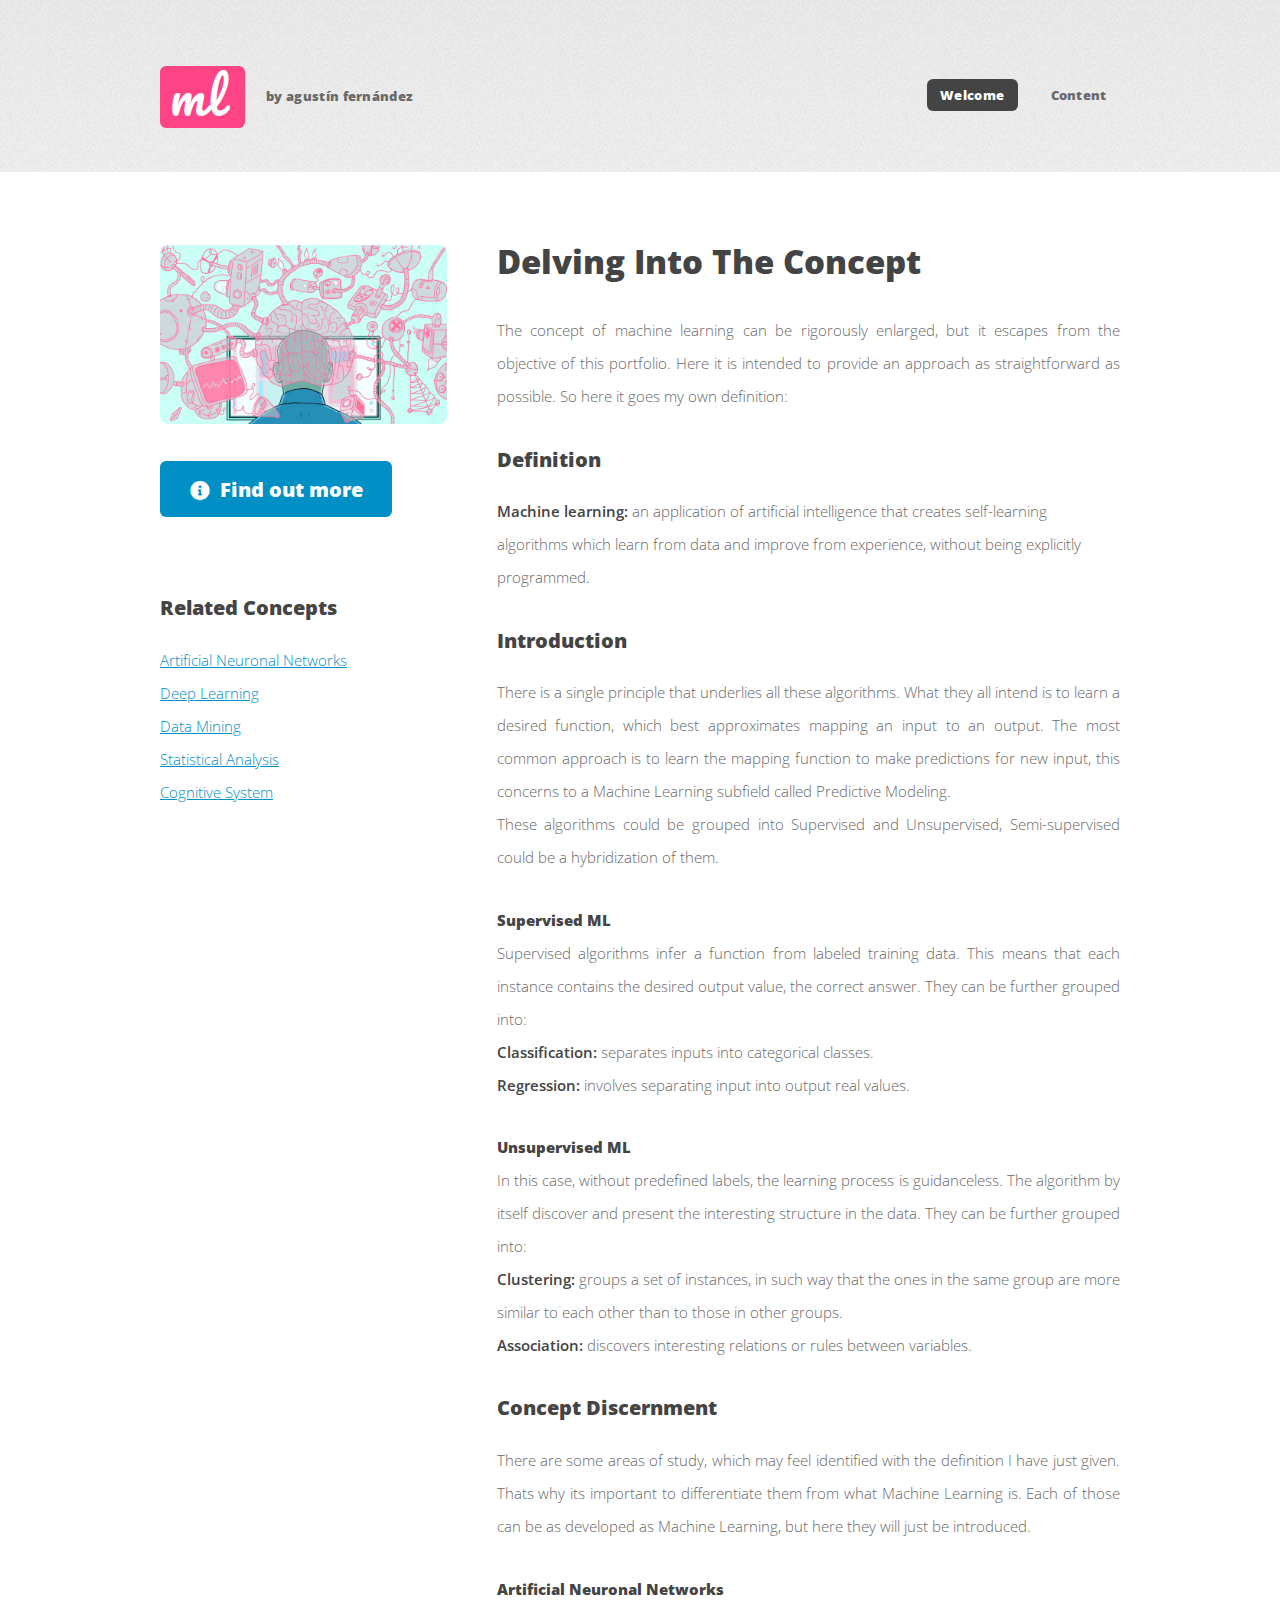
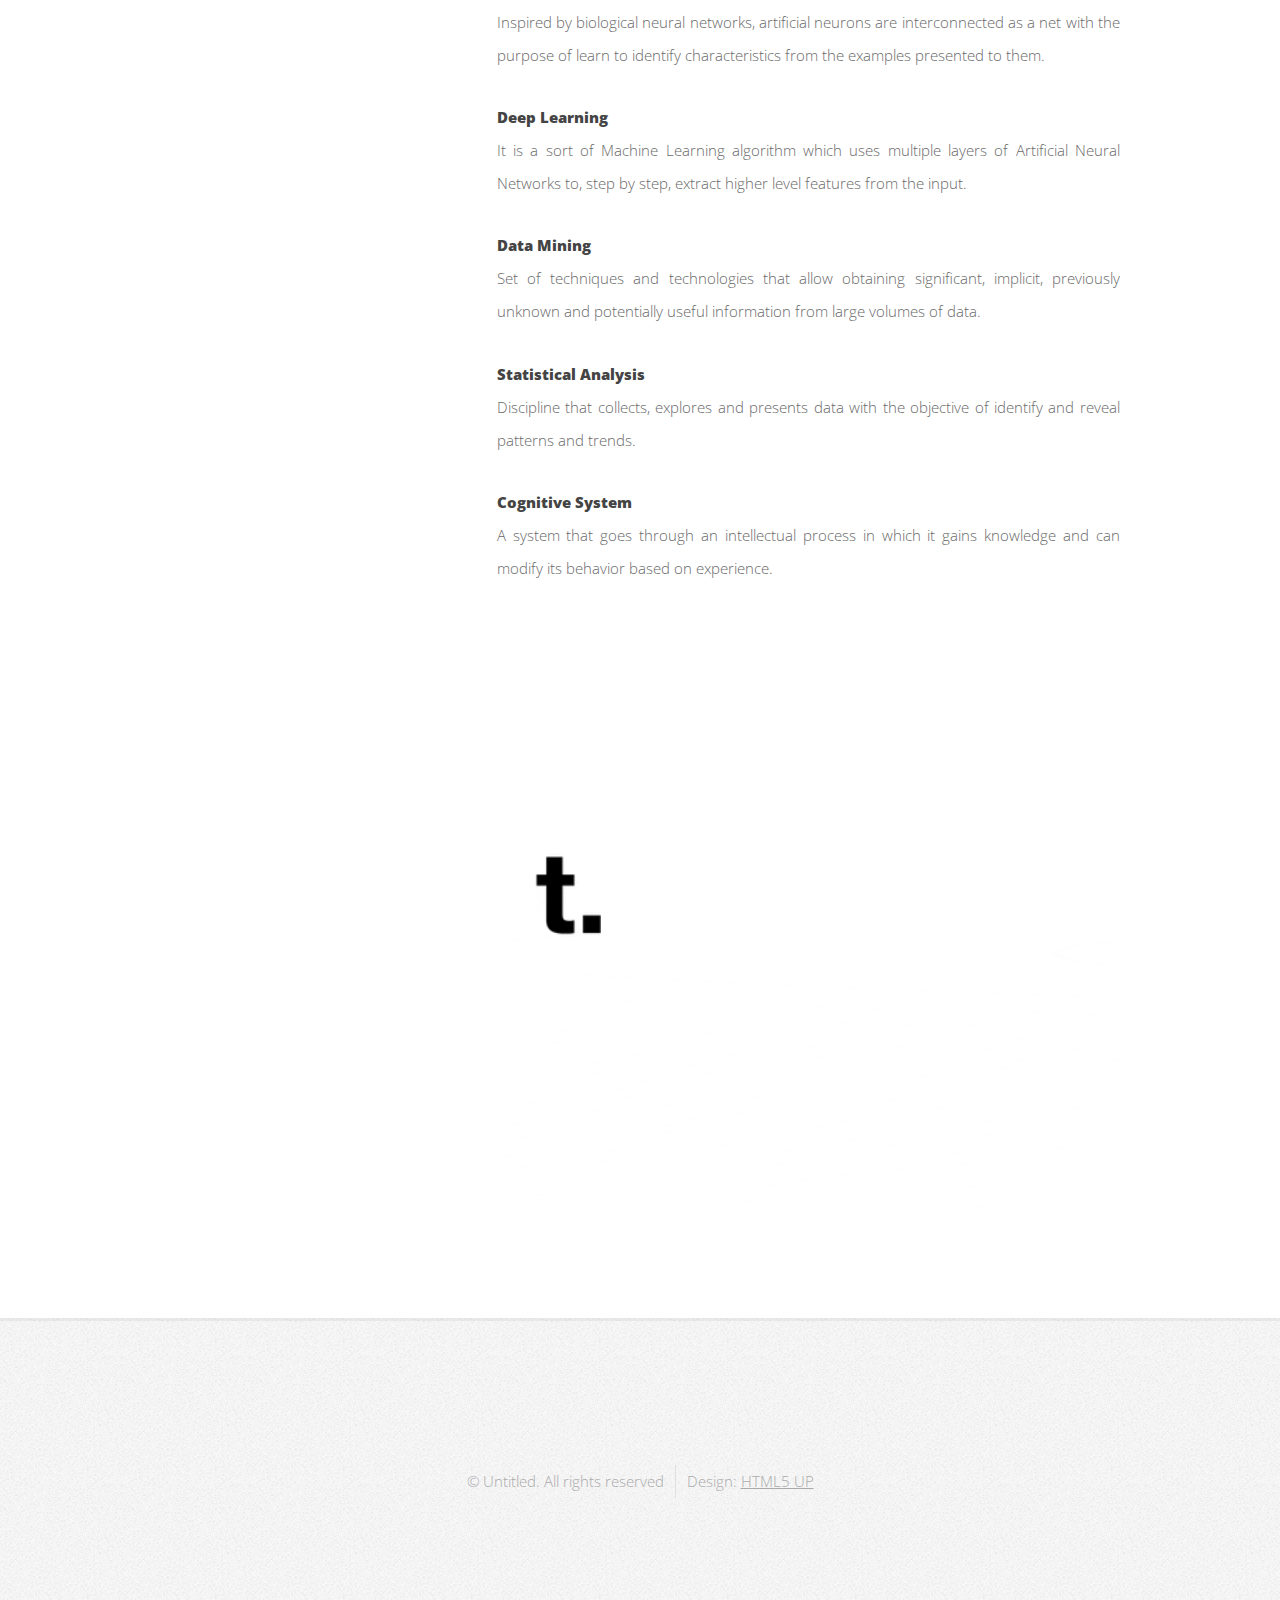
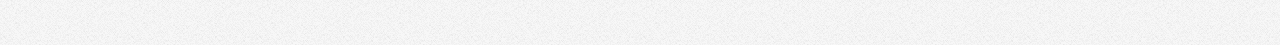
==== delving.html @ 0136aae7 "delving created" ====
<!DOCTYPE HTML>
<!--
	Verti by HTML5 UP
	html5up.net | @ajlkn
	Free for personal and commercial use under the CCA 3.0 license (html5up.net/license)
-->
<html>
	<head>
		<title>Machine Learning Portfolio</title>
		<meta charset="utf-8" />
		<meta name="viewport" content="width=device-width, initial-scale=1, user-scalable=no" />
		<link rel="stylesheet" href="assets/css/main.css" />
		<link href="https://fonts.googleapis.com/css?family=Pacifico&display=swap" rel="stylesheet">
		<link rel="shortcut icon" type="image/x-icon" href="./favicon2.ico"/>
	</head>
	<body class="is-preload left-sidebar">
		<div id="page-wrapper">

			<!-- Header -->
				<div id="header-wrapper">
					<header id="header" class="container">

						<!-- Logo -->
							<div id="logo">
								<h1><a href="index.html">ml</a></h1>
								<span>by agustín fernández</span>
							</div>

						<!-- Nav -->
						<nav id="nav">
							<ul>
								<li class="current"><a href="index.html">Welcome</a></li>
								<li>
									<a href="#">Content</a>
									<ul>
										<li>
											<a href="delving.html">Delving Into The Concept</a>
											<!--<ul>
													<li><a href="#">Lorem ipsum dolor</a></li>
													<li><a href="#">Phasellus consequat</a></li>
													<li><a href="#">Magna phasellus</a></li>
													<li><a href="#">Etiam dolore nisl</a></li>
											</ul>-->
										</li>											
										<li>
											<a href="#">CRISP-DM Model</a>
											<ul>
												<li><a href="#">Business Understanding</a></li>
												<li><a href="#">Data Understanding</a></li>
												<li><a href="#">Data Preparation</a></li>
												<li><a href="#">Modeling</a></li>
												<li><a href="#">Evaluation</a></li>
												<li><a href="#">Deployment</a></li>
											</ul>
										</li>
										<li><a href="#">Personal Research</a></li>
										<!--<li><a href="#">Veroeros feugiat</a></li>-->
									</ul>
								</li>
								<!--<li><a href="left-sidebar.html">Left Sidebar</a></li>
								<li><a href="right-sidebar.html">Right Sidebar</a></li>
								<li><a href="no-sidebar.html">No Sidebar</a></li>-->
							</ul>
						</nav>

					</header>
				</div>

			<!-- Main -->
				<div id="main-wrapper">
					<div class="container">
						<div class="row gtr-200">
							<div class="col-4 col-12-medium">
								<div id="sidebar">

									<!-- Sidebar -->
										<section>
											<!--<h3>Subheading</h3>
											<p>Phasellus quam turpis, feugiat sit amet ornare in, hendrerit in lectus.
											Praesent semper mod quis eget mi. Etiam eu ante risus. Aliquam erat volutpat.
											Aliquam luctus et mattis lectus sit amet pulvinar. Nam turpis nisi
											consequat etiam.</p>-->
											<a href="delving.html" class="image featured"><img src="images/brain.gif" alt="" /></a>
											<footer>
												<a href="https://www.google.com/search?rlz=1C1CHBF_esUY806UY806&ei=uD-zXaDGFIG95OUPqIGp0A8&q=machine+learning&oq=machine+lear&gs_l=psy-ab.3.0.0i67l5j0l5.3681873.3683158..3683874...0.1..0.129.951.11j1......0....1..gws-wiz.......0i71j0i131.tWiXCwrUhJU" class="button icon solid fa-info-circle">Find out more</a>
											</footer>
										</section>

										<section>
											<h3>Related Concepts</h3>
											<ul class="style2">
												<li><a href="#ArtificialNeuronalNetworks">Artificial Neuronal Networks</a></li>										
												<li><a href="#DeepLearning">Deep Learning</a></li>
												<li><a href="#DataMining">Data Mining</a></li>
												<li><a href="#StatisticalAnalysis">Statistical Analysis</a></li>
												<li><a href="#CognitiveSystem">Cognitive System</a></li>
											</ul>
										</section>

								</div>
							</div>
							<div class="col-8 col-12-medium imp-medium">
								<div id="content">
									<!-- Content -->
										<article>
											<h2>Delving Into The Concept</h2>
											<p class="desc">
												The concept of machine learning can be rigorously enlarged, but it escapes from the objective of this portfolio. 
												Here it is intended to provide an approach as straightforward as possible. So here it goes my own definition:<br> 
												<h3>Definition</h3>
												<strong>Machine learning:</strong> 
												an application of artificial intelligence that creates self-learning algorithms which 
												learn from data and improve from experience, without being explicitly programmed.
											</p>
											<h3>Introduction</h3>
											<p class="desc">
												There is a single principle that underlies all these algorithms. What they all intend is
												to learn a desired function, which best approximates mapping an input to an output. The most common approach 
												is to learn the mapping function to make predictions for new input, this concerns to a Machine Learning 
												subfield called Predictive Modeling.<br>
												These algorithms could be grouped into Supervised and Unsupervised,	Semi-supervised could be a hybridization of them.<br>
											</p>											
											<h4>Supervised ML</h4>
											<p class="desc">
												Supervised algorithms infer a function from labeled training data. This means that
												each instance contains the desired output value, the correct answer. They can be further grouped into:<br>												
												<strong>Classification: </strong>separates inputs into categorical classes.<br>
												<strong>Regression: </strong>involves separating input into output real values.
											</p>
											<h4>Unsupervised ML</h4>
											<p class="desc">
												In this case, without predefined labels, the learning process is guidanceless.
												The algorithm by itself discover and present the interesting structure in the data.
												They can be further grouped into:<br>
												<strong>Clustering: </strong>groups a set of instances, in such way that the ones in the same group are more similar to each other than to those in other groups.<br>
												<strong>Association: </strong>discovers interesting relations or rules between variables.
											</p>
											<h3>Concept Discernment</h3>
											<p class="desc">There are some areas of study, which may feel identified with the definition I have just given. Thats why its important to differentiate them from what Machine Learning is. Each of those can be as developed as Machine Learning, but here they will just be introduced.</p>
											<h4 id="ArtificialNeuronalNetworks">Artificial Neuronal Networks</h4>
											<p class="desc">Inspired by biological neural networks, artificial neurons are interconnected as a net with the purpose of learn to identify characteristics from the examples presented to them.</p>
											<h4 id="DeepLearning">Deep Learning</h4>
											<p class="desc">It is a sort of Machine Learning algorithm which uses multiple layers of Artificial Neural Networks to, step by step, extract higher level features from the input.</p>
											<h4 id="DataMining">Data Mining</h4>
											<p class="desc">Set of techniques and technologies that allow obtaining significant, implicit, previously unknown and potentially useful information from large volumes of data.</p>
											<h4 id="StatisticalAnalysis">Statistical Analysis</h4>
											<p class="desc">Discipline that collects, explores and presents data with the objective of identify and reveal patterns and trends.</p>
											<h4 id="CognitiveSystem">Cognitive System</h4>
											<p class="desc">A system that goes through an intellectual process in which it gains knowledge and can modify its behavior based on experience.
											<a href="#" class="image featured"><img src="images/takeBrief.gif" alt="" /></a></p>
										</article>
								</div>
							</div>
						</div>
					</div>
				</div>

			<!-- Footer -->
				<div id="footer-wrapper">
					<footer id="footer" class="container">
						<!--<div class="row">
							<div class="col-3 col-6-medium col-12-small">

								Links
									<section class="widget links">
										<h3>Random Stuff</h3>
										<ul class="style2">
											<li><a href="#">Etiam feugiat condimentum</a></li>
											<li><a href="#">Aliquam imperdiet suscipit odio</a></li>
											<li><a href="#">Sed porttitor cras in erat nec</a></li>
											<li><a href="#">Felis varius pellentesque potenti</a></li>
											<li><a href="#">Nullam scelerisque blandit leo</a></li>
										</ul>
									</section>

							</div>
							<div class="col-3 col-6-medium col-12-small">

								Links
									<section class="widget links">
										<h3>Random Stuff</h3>
										<ul class="style2">
											<li><a href="#">Etiam feugiat condimentum</a></li>
											<li><a href="#">Aliquam imperdiet suscipit odio</a></li>
											<li><a href="#">Sed porttitor cras in erat nec</a></li>
											<li><a href="#">Felis varius pellentesque potenti</a></li>
											<li><a href="#">Nullam scelerisque blandit leo</a></li>
										</ul>
									</section>

							</div>
							<div class="col-3 col-6-medium col-12-small">

								Links
									<section class="widget links">
										<h3>Random Stuff</h3>
										<ul class="style2">
											<li><a href="#">Etiam feugiat condimentum</a></li>
											<li><a href="#">Aliquam imperdiet suscipit odio</a></li>
											<li><a href="#">Sed porttitor cras in erat nec</a></li>
											<li><a href="#">Felis varius pellentesque potenti</a></li>
											<li><a href="#">Nullam scelerisque blandit leo</a></li>
										</ul>
									</section>

							</div>
							<div class="col-3 col-6-medium col-12-small">

								Contact
									<section class="widget contact">
										<h3>Contact Us</h3>
										<ul>
											<li><a href="#" class="icon brands fa-twitter"><span class="label">Twitter</span></a></li>
											<li><a href="#" class="icon brands fa-facebook-f"><span class="label">Facebook</span></a></li>
											<li><a href="#" class="icon brands fa-instagram"><span class="label">Instagram</span></a></li>
											<li><a href="#" class="icon brands fa-dribbble"><span class="label">Dribbble</span></a></li>
											<li><a href="#" class="icon brands fa-pinterest"><span class="label">Pinterest</span></a></li>
										</ul>
										<p>1234 Fictional Road<br />
										Nashville, TN 00000<br />
										(800) 555-0000</p>
									</section>

							</div> 
						</div>-->
						<div class="row">
							<div class="col-12">
								<div id="copyright">
									<ul class="menu">
										<li>&copy; Untitled. All rights reserved</li><li>Design: <a href="http://html5up.net">HTML5 UP</a></li>
									</ul>
								</div>
							</div>
						</div>
					</footer>
				</div>

			</div>

		<!-- Scripts -->

			<script src="assets/js/jquery.min.js"></script>
			<script src="assets/js/jquery.dropotron.min.js"></script>
			<script src="assets/js/browser.min.js"></script>
			<script src="assets/js/breakpoints.min.js"></script>
			<script src="assets/js/util.js"></script>
			<script src="assets/js/main.js"></script>

	</body>
</html>
---- assets/css/main.css ----
@import url("fontawesome-all.min.css");
@import url("https://fonts.googleapis.com/css?family=Oleo+Script:400|Open+Sans:300,300italic,600,600italic,800");

/*
	Verti by HTML5 UP
	html5up.net | @ajlkn
	Free for personal and commercial use under the CCA 3.0 license (html5up.net/license)
*/

html, body, div, span, applet, object,
iframe, h1, h2, h3, h4, h5, h6, p, blockquote,
pre, a, abbr, acronym, address, big, cite,
code, del, dfn, em, img, ins, kbd, q, s, samp,
small, strike, strong, sub, sup, tt, var, b,
u, i, center, dl, dt, dd, ol, ul, li, fieldset,
form, label, legend, table, caption, tbody,
tfoot, thead, tr, th, td, article, aside,
canvas, details, embed, figure, figcaption,
footer, header, hgroup, menu, nav, output, ruby,
section, summary, time, mark, audio, video {
	margin: 0;
	padding: 0;
	border: 0;
	font-size: 100%;
	font: inherit;
	vertical-align: baseline;}

article, aside, details, figcaption, figure,
footer, header, hgroup, menu, nav, section {
	display: block;}

body {
	line-height: 1;
}

ol, ul {
	list-style: none;
}

blockquote, q {
	quotes: none;
}

	blockquote:before, blockquote:after, q:before, q:after {
		content: '';
		content: none;
	}

table {
	border-collapse: collapse;
	border-spacing: 0;
}

body {
	-webkit-text-size-adjust: none;
}

mark {
	background-color: transparent;
	color: inherit;
}

input::-moz-focus-inner {
	border: 0;
	padding: 0;
}

input, select, textarea {
	-moz-appearance: none;
	-webkit-appearance: none;
	-ms-appearance: none;
	appearance: none;
}

/* Basic */

	@-ms-viewport {
		width: device-width;
	}

	html {
		box-sizing: border-box;
	}

	*, *:before, *:after {
		box-sizing: inherit;
	}

	body {
		background-image: -moz-linear-gradient(top, rgba(0, 0, 0, 0.05), rgba(0, 0, 0, 0)), url("images/bg01.png");
		background-image: -webkit-linear-gradient(top, rgba(0, 0, 0, 0.05), rgba(0, 0, 0, 0)), url("images/bg01.png");
		background-image: -ms-linear-gradient(top, rgba(0, 0, 0, 0.05), rgba(0, 0, 0, 0)), url("images/bg01.png");
		background-image: linear-gradient(top, rgba(0, 0, 0, 0.05), rgba(0, 0, 0, 0)), url("images/bg01.png");
		background-color: #f7f7f7;
		background-position: top left, top left;
		background-repeat: repeat-x, repeat;
		background-size: 100% 30em, auto;
		font-family: 'Open Sans', sans-serif;
		font-size: 13pt;
		color: #696969;
		font-weight: 300;
		line-height: 2.25em;
	}

		body.is-preload *, body.is-preload *:before, body.is-preload *:after {
			-moz-animation: none !important;
			-webkit-animation: none !important;
			-ms-animation: none !important;
			animation: none !important;
			-moz-transition: none !important;
			-webkit-transition: none !important;
			-ms-transition: none !important;
			transition: none !important;
		}

	input, select, textarea {
		font-family: 'Open Sans', sans-serif;
		font-size: 13pt;
		color: #696969;
		font-weight: 300;
		line-height: 2.25em;
	}

	a {
		color: #0090c5;
		text-decoration: underline;
	}

		a:hover {
			text-decoration: none;
		}

	h1, h2, h3, h4, h5, h6 {
		color: #444;
		font-weight: 800;
	}

		h1 a, h2 a, h3 a, h4 a, h5 a, h6 a {
			color: inherit;
			text-decoration: none;
			outline: 0;
		}

	h2 {
		font-size: 2.25em;
		margin: 0 0 1.1em 0;
		line-height: 1em;
	}

	h3 {
		font-size: 1.35em;
		margin: 0 0 1em 0;
	}

	b, strong {
		font-weight: 600;
		color: #444;
	}

	i, em {
		font-style: italic;
	}

	br.clear {
		clear: both;
	}

	sub {
		position: relative;
		top: 0.5em;
		font-size: 0.8em;
	}

	sup {
		position: relative;
		top: -0.5em;
		font-size: 0.8em;
	}

	hr {
		border: 0;
		border-top: solid 1px #eee;
	}

	blockquote {
		border-left: solid 0.5em #eee;
		padding: 1em 0 1em 2em;
		font-style: italic;
	}

	p, ul, ol, dl, table {
		margin-bottom: 2em;
	}

/* Container */

	.container {
		margin: 0 auto;
		max-width: 100%;
		width: 1400px;
	}

		@media screen and (max-width: 1680px) {

			.container {
				width: 1200px;
			}

		}

		@media screen and (max-width: 1280px) {

			.container {
				width: 960px;
			}

		}

		@media screen and (max-width: 980px) {

			.container {
				width: 90%;
			}

		}

		@media screen and (max-width: 736px) {

			.container {
				width: 100%;
			}

		}

/* Row */

	.row {
		display: flex;
		flex-wrap: wrap;
		box-sizing: border-box;
		align-items: stretch;
	}

		.row > * {
			box-sizing: border-box;
		}

		.row.gtr-uniform > * > :last-child {
			margin-bottom: 0;
		}

		.row.aln-left {
			justify-content: flex-start;
		}

		.row.aln-center {
			justify-content: center;
		}

		.row.aln-right {
			justify-content: flex-end;
		}

		.row.aln-top {
			align-items: flex-start;
		}

		.row.aln-middle {
			align-items: center;
		}

		.row.aln-bottom {
			align-items: flex-end;
		}

		.row > .imp {
			order: -1;
		}

		.row > .col-1 {
			width: 8.33333%;
		}

		.row > .off-1 {
			margin-left: 8.33333%;
		}

		.row > .col-2 {
			width: 16.66667%;
		}

		.row > .off-2 {
			margin-left: 16.66667%;
		}

		.row > .col-3 {
			width: 25%;
		}

		.row > .off-3 {
			margin-left: 25%;
		}

		.row > .col-4 {
			width: 33.33333%;
		}

		.row > .off-4 {
			margin-left: 33.33333%;
		}

		.row > .col-5 {
			width: 41.66667%;
		}

		.row > .off-5 {
			margin-left: 41.66667%;
		}

		.row > .col-6 {
			width: 50%;
		}

		.row > .off-6 {
			margin-left: 50%;
		}

		.row > .col-7 {
			width: 58.33333%;
		}

		.row > .off-7 {
			margin-left: 58.33333%;
		}

		.row > .col-8 {
			width: 66.66667%;
		}

		.row > .off-8 {
			margin-left: 66.66667%;
		}

		.row > .col-9 {
			width: 75%;
		}

		.row > .off-9 {
			margin-left: 75%;
		}

		.row > .col-10 {
			width: 83.33333%;
		}

		.row > .off-10 {
			margin-left: 83.33333%;
		}

		.row > .col-11 {
			width: 91.66667%;
		}

		.row > .off-11 {
			margin-left: 91.66667%;
		}

		.row > .col-12 {
			width: 100%;
		}

		.row > .off-12 {
			margin-left: 100%;
		}

		.row.gtr-0 {
			margin-top: 0px;
			margin-left: 0px;
		}

			.row.gtr-0 > * {
				padding: 0px 0 0 0px;
			}

			.row.gtr-0.gtr-uniform {
				margin-top: 0px;
			}

				.row.gtr-0.gtr-uniform > * {
					padding-top: 0px;
				}

		.row.gtr-25 {
			margin-top: -10px;
			margin-left: -10px;
		}

			.row.gtr-25 > * {
				padding: 10px 0 0 10px;
			}

			.row.gtr-25.gtr-uniform {
				margin-top: -10px;
			}

				.row.gtr-25.gtr-uniform > * {
					padding-top: 10px;
				}

		.row.gtr-50 {
			margin-top: -20px;
			margin-left: -20px;
		}

			.row.gtr-50 > * {
				padding: 20px 0 0 20px;
			}

			.row.gtr-50.gtr-uniform {
				margin-top: -20px;
			}

				.row.gtr-50.gtr-uniform > * {
					padding-top: 20px;
				}

		.row {
			margin-top: -40px;
			margin-left: -40px;
		}

			.row > * {
				padding: 40px 0 0 40px;
			}

			.row.gtr-uniform {
				margin-top: -40px;
			}

				.row.gtr-uniform > * {
					padding-top: 40px;
				}

		.row.gtr-150 {
			margin-top: -60px;
			margin-left: -60px;
		}

			.row.gtr-150 > * {
				padding: 60px 0 0 60px;
			}

			.row.gtr-150.gtr-uniform {
				margin-top: -60px;
			}

				.row.gtr-150.gtr-uniform > * {
					padding-top: 60px;
				}

		.row.gtr-200 {
			margin-top: -80px;
			margin-left: -80px;
		}

			.row.gtr-200 > * {
				padding: 80px 0 0 80px;
			}

			.row.gtr-200.gtr-uniform {
				margin-top: -80px;
			}

				.row.gtr-200.gtr-uniform > * {
					padding-top: 80px;
				}

		@media screen and (max-width: 1680px) {

			.row {
				display: flex;
				flex-wrap: wrap;
				box-sizing: border-box;
				align-items: stretch;
			}

				.row > * {
					box-sizing: border-box;
				}

				.row.gtr-uniform > * > :last-child {
					margin-bottom: 0;
				}

				.row.aln-left {
					justify-content: flex-start;
				}

				.row.aln-center {
					justify-content: center;
				}

				.row.aln-right {
					justify-content: flex-end;
				}

				.row.aln-top {
					align-items: flex-start;
				}

				.row.aln-middle {
					align-items: center;
				}

				.row.aln-bottom {
					align-items: flex-end;
				}

				.row > .imp-xlarge {
					order: -1;
				}

				.row > .col-1-xlarge {
					width: 8.33333%;
				}

				.row > .off-1-xlarge {
					margin-left: 8.33333%;
				}

				.row > .col-2-xlarge {
					width: 16.66667%;
				}

				.row > .off-2-xlarge {
					margin-left: 16.66667%;
				}

				.row > .col-3-xlarge {
					width: 25%;
				}

				.row > .off-3-xlarge {
					margin-left: 25%;
				}

				.row > .col-4-xlarge {
					width: 33.33333%;
				}

				.row > .off-4-xlarge {
					margin-left: 33.33333%;
				}

				.row > .col-5-xlarge {
					width: 41.66667%;
				}

				.row > .off-5-xlarge {
					margin-left: 41.66667%;
				}

				.row > .col-6-xlarge {
					width: 50%;
				}

				.row > .off-6-xlarge {
					margin-left: 50%;
				}

				.row > .col-7-xlarge {
					width: 58.33333%;
				}

				.row > .off-7-xlarge {
					margin-left: 58.33333%;
				}

				.row > .col-8-xlarge {
					width: 66.66667%;
				}

				.row > .off-8-xlarge {
					margin-left: 66.66667%;
				}

				.row > .col-9-xlarge {
					width: 75%;
				}

				.row > .off-9-xlarge {
					margin-left: 75%;
				}

				.row > .col-10-xlarge {
					width: 83.33333%;
				}

				.row > .off-10-xlarge {
					margin-left: 83.33333%;
				}

				.row > .col-11-xlarge {
					width: 91.66667%;
				}

				.row > .off-11-xlarge {
					margin-left: 91.66667%;
				}

				.row > .col-12-xlarge {
					width: 100%;
				}

				.row > .off-12-xlarge {
					margin-left: 100%;
				}

				.row.gtr-0 {
					margin-top: 0px;
					margin-left: 0px;
				}

					.row.gtr-0 > * {
						padding: 0px 0 0 0px;
					}

					.row.gtr-0.gtr-uniform {
						margin-top: 0px;
					}

						.row.gtr-0.gtr-uniform > * {
							padding-top: 0px;
						}

				.row.gtr-25 {
					margin-top: -10px;
					margin-left: -10px;
				}

					.row.gtr-25 > * {
						padding: 10px 0 0 10px;
					}

					.row.gtr-25.gtr-uniform {
						margin-top: -10px;
					}

						.row.gtr-25.gtr-uniform > * {
							padding-top: 10px;
						}

				.row.gtr-50 {
					margin-top: -20px;
					margin-left: -20px;
				}

					.row.gtr-50 > * {
						padding: 20px 0 0 20px;
					}

					.row.gtr-50.gtr-uniform {
						margin-top: -20px;
					}

						.row.gtr-50.gtr-uniform > * {
							padding-top: 20px;
						}

				.row {
					margin-top: -40px;
					margin-left: -40px;
				}

					.row > * {
						padding: 40px 0 0 40px;
					}

					.row.gtr-uniform {
						margin-top: -40px;
					}

						.row.gtr-uniform > * {
							padding-top: 40px;
						}

				.row.gtr-150 {
					margin-top: -60px;
					margin-left: -60px;
				}

					.row.gtr-150 > * {
						padding: 60px 0 0 60px;
					}

					.row.gtr-150.gtr-uniform {
						margin-top: -60px;
					}

						.row.gtr-150.gtr-uniform > * {
							padding-top: 60px;
						}

				.row.gtr-200 {
					margin-top: -80px;
					margin-left: -80px;
				}

					.row.gtr-200 > * {
						padding: 80px 0 0 80px;
					}

					.row.gtr-200.gtr-uniform {
						margin-top: -80px;
					}

						.row.gtr-200.gtr-uniform > * {
							padding-top: 80px;
						}

		}

		@media screen and (max-width: 1280px) {

			.row {
				display: flex;
				flex-wrap: wrap;
				box-sizing: border-box;
				align-items: stretch;
			}

				.row > * {
					box-sizing: border-box;
				}

				.row.gtr-uniform > * > :last-child {
					margin-bottom: 0;
				}

				.row.aln-left {
					justify-content: flex-start;
				}

				.row.aln-center {
					justify-content: center;
				}

				.row.aln-right {
					justify-content: flex-end;
				}

				.row.aln-top {
					align-items: flex-start;
				}

				.row.aln-middle {
					align-items: center;
				}

				.row.aln-bottom {
					align-items: flex-end;
				}

				.row > .imp-large {
					order: -1;
				}

				.row > .col-1-large {
					width: 8.33333%;
				}

				.row > .off-1-large {
					margin-left: 8.33333%;
				}

				.row > .col-2-large {
					width: 16.66667%;
				}

				.row > .off-2-large {
					margin-left: 16.66667%;
				}

				.row > .col-3-large {
					width: 25%;
				}

				.row > .off-3-large {
					margin-left: 25%;
				}

				.row > .col-4-large {
					width: 33.33333%;
				}

				.row > .off-4-large {
					margin-left: 33.33333%;
				}

				.row > .col-5-large {
					width: 41.66667%;
				}

				.row > .off-5-large {
					margin-left: 41.66667%;
				}

				.row > .col-6-large {
					width: 50%;
				}

				.row > .off-6-large {
					margin-left: 50%;
				}

				.row > .col-7-large {
					width: 58.33333%;
				}

				.row > .off-7-large {
					margin-left: 58.33333%;
				}

				.row > .col-8-large {
					width: 66.66667%;
				}

				.row > .off-8-large {
					margin-left: 66.66667%;
				}

				.row > .col-9-large {
					width: 75%;
				}

				.row > .off-9-large {
					margin-left: 75%;
				}

				.row > .col-10-large {
					width: 83.33333%;
				}

				.row > .off-10-large {
					margin-left: 83.33333%;
				}

				.row > .col-11-large {
					width: 91.66667%;
				}

				.row > .off-11-large {
					margin-left: 91.66667%;
				}

				.row > .col-12-large {
					width: 100%;
				}

				.row > .off-12-large {
					margin-left: 100%;
				}

				.row.gtr-0 {
					margin-top: 0px;
					margin-left: 0px;
				}

					.row.gtr-0 > * {
						padding: 0px 0 0 0px;
					}

					.row.gtr-0.gtr-uniform {
						margin-top: 0px;
					}

						.row.gtr-0.gtr-uniform > * {
							padding-top: 0px;
						}

				.row.gtr-25 {
					margin-top: -6.25px;
					margin-left: -6.25px;
				}

					.row.gtr-25 > * {
						padding: 6.25px 0 0 6.25px;
					}

					.row.gtr-25.gtr-uniform {
						margin-top: -6.25px;
					}

						.row.gtr-25.gtr-uniform > * {
							padding-top: 6.25px;
						}

				.row.gtr-50 {
					margin-top: -12.5px;
					margin-left: -12.5px;
				}

					.row.gtr-50 > * {
						padding: 12.5px 0 0 12.5px;
					}

					.row.gtr-50.gtr-uniform {
						margin-top: -12.5px;
					}

						.row.gtr-50.gtr-uniform > * {
							padding-top: 12.5px;
						}

				.row {
					margin-top: -25px;
					margin-left: -25px;
				}

					.row > * {
						padding: 25px 0 0 25px;
					}

					.row.gtr-uniform {
						margin-top: -25px;
					}

						.row.gtr-uniform > * {
							padding-top: 25px;
						}

				.row.gtr-150 {
					margin-top: -37.5px;
					margin-left: -37.5px;
				}

					.row.gtr-150 > * {
						padding: 37.5px 0 0 37.5px;
					}

					.row.gtr-150.gtr-uniform {
						margin-top: -37.5px;
					}

						.row.gtr-150.gtr-uniform > * {
							padding-top: 37.5px;
						}

				.row.gtr-200 {
					margin-top: -50px;
					margin-left: -50px;
				}

					.row.gtr-200 > * {
						padding: 50px 0 0 50px;
					}

					.row.gtr-200.gtr-uniform {
						margin-top: -50px;
					}

						.row.gtr-200.gtr-uniform > * {
							padding-top: 50px;
						}

		}

		@media screen and (max-width: 980px) {

			.row {
				display: flex;
				flex-wrap: wrap;
				box-sizing: border-box;
				align-items: stretch;
			}

				.row > * {
					box-sizing: border-box;
				}

				.row.gtr-uniform > * > :last-child {
					margin-bottom: 0;
				}

				.row.aln-left {
					justify-content: flex-start;
				}

				.row.aln-center {
					justify-content: center;
				}

				.row.aln-right {
					justify-content: flex-end;
				}

				.row.aln-top {
					align-items: flex-start;
				}

				.row.aln-middle {
					align-items: center;
				}

				.row.aln-bottom {
					align-items: flex-end;
				}

				.row > .imp-medium {
					order: -1;
				}

				.row > .col-1-medium {
					width: 8.33333%;
				}

				.row > .off-1-medium {
					margin-left: 8.33333%;
				}

				.row > .col-2-medium {
					width: 16.66667%;
				}

				.row > .off-2-medium {
					margin-left: 16.66667%;
				}

				.row > .col-3-medium {
					width: 25%;
				}

				.row > .off-3-medium {
					margin-left: 25%;
				}

				.row > .col-4-medium {
					width: 33.33333%;
				}

				.row > .off-4-medium {
					margin-left: 33.33333%;
				}

				.row > .col-5-medium {
					width: 41.66667%;
				}

				.row > .off-5-medium {
					margin-left: 41.66667%;
				}

				.row > .col-6-medium {
					width: 50%;
				}

				.row > .off-6-medium {
					margin-left: 50%;
				}

				.row > .col-7-medium {
					width: 58.33333%;
				}

				.row > .off-7-medium {
					margin-left: 58.33333%;
				}

				.row > .col-8-medium {
					width: 66.66667%;
				}

				.row > .off-8-medium {
					margin-left: 66.66667%;
				}

				.row > .col-9-medium {
					width: 75%;
				}

				.row > .off-9-medium {
					margin-left: 75%;
				}

				.row > .col-10-medium {
					width: 83.33333%;
				}

				.row > .off-10-medium {
					margin-left: 83.33333%;
				}

				.row > .col-11-medium {
					width: 91.66667%;
				}

				.row > .off-11-medium {
					margin-left: 91.66667%;
				}

				.row > .col-12-medium {
					width: 100%;
				}

				.row > .off-12-medium {
					margin-left: 100%;
				}

				.row.gtr-0 {
					margin-top: 0px;
					margin-left: 0px;
				}

					.row.gtr-0 > * {
						padding: 0px 0 0 0px;
					}

					.row.gtr-0.gtr-uniform {
						margin-top: 0px;
					}

						.row.gtr-0.gtr-uniform > * {
							padding-top: 0px;
						}

				.row.gtr-25 {
					margin-top: -6.25px;
					margin-left: -6.25px;
				}

					.row.gtr-25 > * {
						padding: 6.25px 0 0 6.25px;
					}

					.row.gtr-25.gtr-uniform {
						margin-top: -6.25px;
					}

						.row.gtr-25.gtr-uniform > * {
							padding-top: 6.25px;
						}

				.row.gtr-50 {
					margin-top: -12.5px;
					margin-left: -12.5px;
				}

					.row.gtr-50 > * {
						padding: 12.5px 0 0 12.5px;
					}

					.row.gtr-50.gtr-uniform {
						margin-top: -12.5px;
					}

						.row.gtr-50.gtr-uniform > * {
							padding-top: 12.5px;
						}

				.row {
					margin-top: -25px;
					margin-left: -25px;
				}

					.row > * {
						padding: 25px 0 0 25px;
					}

					.row.gtr-uniform {
						margin-top: -25px;
					}

						.row.gtr-uniform > * {
							padding-top: 25px;
						}

				.row.gtr-150 {
					margin-top: -37.5px;
					margin-left: -37.5px;
				}

					.row.gtr-150 > * {
						padding: 37.5px 0 0 37.5px;
					}

					.row.gtr-150.gtr-uniform {
						margin-top: -37.5px;
					}

						.row.gtr-150.gtr-uniform > * {
							padding-top: 37.5px;
						}

				.row.gtr-200 {
					margin-top: -50px;
					margin-left: -50px;
				}

					.row.gtr-200 > * {
						padding: 50px 0 0 50px;
					}

					.row.gtr-200.gtr-uniform {
						margin-top: -50px;
					}

						.row.gtr-200.gtr-uniform > * {
							padding-top: 50px;
						}

		}

		@media screen and (max-width: 736px) {

			.row {
				display: flex;
				flex-wrap: wrap;
				box-sizing: border-box;
				align-items: stretch;
			}

				.row > * {
					box-sizing: border-box;
				}

				.row.gtr-uniform > * > :last-child {
					margin-bottom: 0;
				}

				.row.aln-left {
					justify-content: flex-start;
				}

				.row.aln-center {
					justify-content: center;
				}

				.row.aln-right {
					justify-content: flex-end;
				}

				.row.aln-top {
					align-items: flex-start;
				}

				.row.aln-middle {
					align-items: center;
				}

				.row.aln-bottom {
					align-items: flex-end;
				}

				.row > .imp-small {
					order: -1;
				}

				.row > .col-1-small {
					width: 8.33333%;
				}

				.row > .off-1-small {
					margin-left: 8.33333%;
				}

				.row > .col-2-small {
					width: 16.66667%;
				}

				.row > .off-2-small {
					margin-left: 16.66667%;
				}

				.row > .col-3-small {
					width: 25%;
				}

				.row > .off-3-small {
					margin-left: 25%;
				}

				.row > .col-4-small {
					width: 33.33333%;
				}

				.row > .off-4-small {
					margin-left: 33.33333%;
				}

				.row > .col-5-small {
					width: 41.66667%;
				}

				.row > .off-5-small {
					margin-left: 41.66667%;
				}

				.row > .col-6-small {
					width: 50%;
				}

				.row > .off-6-small {
					margin-left: 50%;
				}

				.row > .col-7-small {
					width: 58.33333%;
				}

				.row > .off-7-small {
					margin-left: 58.33333%;
				}

				.row > .col-8-small {
					width: 66.66667%;
				}

				.row > .off-8-small {
					margin-left: 66.66667%;
				}

				.row > .col-9-small {
					width: 75%;
				}

				.row > .off-9-small {
					margin-left: 75%;
				}

				.row > .col-10-small {
					width: 83.33333%;
				}

				.row > .off-10-small {
					margin-left: 83.33333%;
				}

				.row > .col-11-small {
					width: 91.66667%;
				}

				.row > .off-11-small {
					margin-left: 91.66667%;
				}

				.row > .col-12-small {
					width: 100%;
				}

				.row > .off-12-small {
					margin-left: 100%;
				}

				.row.gtr-0 {
					margin-top: 0px;
					margin-left: 0px;
				}

					.row.gtr-0 > * {
						padding: 0px 0 0 0px;
					}

					.row.gtr-0.gtr-uniform {
						margin-top: 0px;
					}

						.row.gtr-0.gtr-uniform > * {
							padding-top: 0px;
						}

				.row.gtr-25 {
					margin-top: -5px;
					margin-left: -5px;
				}

					.row.gtr-25 > * {
						padding: 5px 0 0 5px;
					}

					.row.gtr-25.gtr-uniform {
						margin-top: -5px;
					}

						.row.gtr-25.gtr-uniform > * {
							padding-top: 5px;
						}

				.row.gtr-50 {
					margin-top: -10px;
					margin-left: -10px;
				}

					.row.gtr-50 > * {
						padding: 10px 0 0 10px;
					}

					.row.gtr-50.gtr-uniform {
						margin-top: -10px;
					}

						.row.gtr-50.gtr-uniform > * {
							padding-top: 10px;
						}

				.row {
					margin-top: -20px;
					margin-left: -20px;
				}

					.row > * {
						padding: 20px 0 0 20px;
					}

					.row.gtr-uniform {
						margin-top: -20px;
					}

						.row.gtr-uniform > * {
							padding-top: 20px;
						}

				.row.gtr-150 {
					margin-top: -30px;
					margin-left: -30px;
				}

					.row.gtr-150 > * {
						padding: 30px 0 0 30px;
					}

					.row.gtr-150.gtr-uniform {
						margin-top: -30px;
					}

						.row.gtr-150.gtr-uniform > * {
							padding-top: 30px;
						}

				.row.gtr-200 {
					margin-top: -40px;
					margin-left: -40px;
				}

					.row.gtr-200 > * {
						padding: 40px 0 0 40px;
					}

					.row.gtr-200.gtr-uniform {
						margin-top: -40px;
					}

						.row.gtr-200.gtr-uniform > * {
							padding-top: 40px;
						}

		}

/* Section/Article */

	section, article {
		margin-bottom: 5em;
	}

	section > :last-child,
	article > :last-child,
	section:last-child,
	article:last-child {
		margin-bottom: 0;
	}

	header {
		margin: 0 0 2em 0;
	}

		header h2, header h3 {
			margin: 0 0 0.25em 0;
		}

		header p {
			margin: 0;
		}

	footer {
		margin: 2.5em 0 0 0;
	}

/* Forms */

	form label {
		display: block;
		font-weight: 800;
		margin: 0 0 1em 0;
		font-size: 0.8em;
		color: #444;
	}

	form input[type="text"],
	form input[type="email"],
	form input[type="password"],
	form select,
	form textarea {
		-webkit-appearance: none;
		display: block;
		width: 100%;
		border-radius: 8px;
		border: solid 1px #eee;
	}

		form input[type="text"]:focus,
		form input[type="email"]:focus,
		form input[type="password"]:focus,
		form select:focus,
		form textarea:focus {
			border-color: #0090c5;
		}

	form input[type="text"],
	form input[type="email"],
	form input[type="password"] {
		line-height: 3em;
		padding: 0 1em;
	}

	form select {
		line-height: 3em;
		padding: 0 1em;
	}

	form textarea {
		min-height: 9em;
		padding: 1em;
	}

	form ::-webkit-input-placeholder {
		color: #555 !important;
	}

	form :-moz-placeholder {
		color: #555 !important;
	}

	form ::-moz-placeholder {
		color: #555 !important;
	}

	form :-ms-input-placeholder {
		color: #555 !important;
	}

	form ::-moz-focus-inner {
		border: 0;
	}

/* Tables */

	table {
		width: 100%;
	}

		table tr {
			border-top: solid 1px #eee;
		}

			table tr:first-child {
				border-top: 0;
			}

		table td {
			padding: 0.5em 1em 0.5em 1em;
		}

		table th {
			text-align: left;
			padding: 0.5em 1em 0.5em 1em;
			font-weight: 800;
			margin: 0 0 1em 0;
		}

		table thead {
			background: #404248;
			color: #fff;
		}

/* Image */

	.image {
		display: inline-block;
		outline: 0;
	}

		.image img {
			display: block;
			width: 100%;
			border-radius: 8px;
		}

		.image.fit {
			display: block;
			width: 100%;
		}

		.image.featured {
			display: block;
			width: 100%;
			margin: 0 0 2.5em 0;
		}

		.image.left {
			float: left;
			margin: 0 2em 2em 0;
		}

		.image.centered {
			display: block;
			margin: 0 0 2.5em 0;
		}

			.image.centered img {
				margin: 0 auto;
				width: auto;
			}

/* Button */

	input[type="button"],
	input[type="submit"],
	input[type="reset"],
	button,
	.button {
		-moz-transition: background-color .25s ease-in-out;
		-webkit-transition: background-color .25s ease-in-out;
		-ms-transition: background-color .25s ease-in-out;
		transition: background-color .25s ease-in-out;
		-webkit-appearance: none;
		position: relative;
		display: inline-block;
		background: #0090c5;
		color: #fff;
		text-decoration: none;
		border-radius: 6px;
		font-weight: 800;
		outline: 0;
		border: 0;
		cursor: pointer;
		font-size: 1.35em;
		padding: 0.6em 1.5em;
	}

		input[type="button"].icon:before,
		input[type="submit"].icon:before,
		input[type="reset"].icon:before,
		button.icon:before,
		.button.icon:before {
			position: relative;
			margin-right: 0.5em;
			top: 0.05em;
		}

		input[type="button"]:hover,
		input[type="submit"]:hover,
		input[type="reset"]:hover,
		button:hover,
		.button:hover {
			background: #10a0d5;
		}

		input[type="button"]:active,
		input[type="submit"]:active,
		input[type="reset"]:active,
		button:active,
		.button:active {
			background: #20b0e5;
		}

		input[type="button"].alt,
		input[type="submit"].alt,
		input[type="reset"].alt,
		button.alt,
		.button.alt {
			background: #f1f1f1;
			background: rgba(0, 0, 0, 0.05);
			color: #444;
		}

			input[type="button"].alt:hover,
			input[type="submit"].alt:hover,
			input[type="reset"].alt:hover,
			button.alt:hover,
			.button.alt:hover {
				background: #e8e8e8;
				background: rgba(0, 0, 0, 0.085);
			}

			input[type="button"].alt:active,
			input[type="submit"].alt:active,
			input[type="reset"].alt:active,
			button.alt:active,
			.button.alt:active {
				background: #e4e4e4;
				background: rgba(0, 0, 0, 0.15);
			}

		input[type="button"].large,
		input[type="submit"].large,
		input[type="reset"].large,
		button.large,
		.button.large {
			font-size: 2.25em;
			padding: 0.8em 0.9em;
		}

/* List */

	ul {
		list-style: disc;
		padding-left: 1em;
	}

		ul li {
			padding-left: 0.5em;
		}

		ul.style2 {
			list-style: none;
			padding-left: 0;
		}

			ul.style2 li {
				padding-left: 0;
			}

	ol {
		list-style: decimal;
		padding-left: 1.25em;
	}

		ol li {
			padding-left: 0.25em;
		}

/* Actions */

	ul.actions {
		list-style: none;
		padding-left: 0;
	}

		ul.actions li {
			display: inline-block;
			padding: 0 0 0 0.25em;
			margin: 0 0 0 0.25em;
		}

			ul.actions li:first-child {
				margin-left: 0;
				padding-left: 0;
			}

/* Menu */

	ul.menu {
		list-style: none;
		padding-left: 0;
	}

		ul.menu li {
			border-left: solid 1px #e0e0e0;
			display: inline-block;
			padding: 0 0 0 0.75em;
			margin: 0 0 0 0.75em;
		}

			ul.menu li:first-child {
				border-left: 0;
				margin-left: 0;
				padding-left: 0;
			}

/* Box */

	.box {
		background: #fff;
		border-radius: 6px;
		box-shadow: 0px 3px 0px 0px rgba(0, 0, 0, 0.05);
		padding: 2em;
	}

		.box.feature {
			padding: 0;
		}

			.box.feature .inner {
				padding: 4em 2em 3em 2em;
			}

			.box.feature h2 {
				font-size: 1.35em;
			}

			.box.feature p {
				margin: 0;
			}

			.box.feature .image {
				position: relative;
				margin: 0;
			}

				.box.feature .image img {
					border-bottom-left-radius: 0;
					border-bottom-right-radius: 0;
				}

/* Icons */

	.icon {
		text-decoration: none;
		position: relative;
		text-decoration: none;
	}

		.icon:before {
			-moz-osx-font-smoothing: grayscale;
			-webkit-font-smoothing: antialiased;
			display: inline-block;
			font-style: normal;
			font-variant: normal;
			text-rendering: auto;
			line-height: 1;
			text-transform: none !important;
			font-family: 'Font Awesome 5 Free';
			font-weight: 400;
		}

		.icon:before {
			line-height: inherit;
		}

		.icon.solid:before {
			font-weight: 900;
		}

		.icon.brands:before {
			font-family: 'Font Awesome 5 Brands';
		}

		.icon > .label {
			display: none;
		}

/* Widgets */

	.widget.thumbnails .grid {
		margin: 0 0 3em 0;
	}

	.widget.thumbnails .image {
		margin: 0;
	}

	.widget.contact ul {
		list-style: none;
		padding-left: 0;
		overflow: hidden;
		position: relative;
		left: -4px;
		top: 4px;
		margin-bottom: 1.5em;
	}

		.widget.contact ul li {
			display: inline-block;
			margin-right: 0.25em;
			padding-left: 0;
		}

			.widget.contact ul li a {
				-moz-transition: background-color .25s ease-in-out;
				-webkit-transition: background-color .25s ease-in-out;
				-ms-transition: background-color .25s ease-in-out;
				transition: background-color .25s ease-in-out;
				display: inline-block;
				width: 2.5em;
				height: 2.5em;
				text-align: center;
				line-height: 2.5em;
				border-radius: 0.35em;
				outline: 0;
				opacity: 0.75;
				text-decoration: none;
				background: #222222;
			}

				.widget.contact ul li a:before {
					color: #f3f3f3;
					font-size: 1.5em;
					line-height: inherit;
				}

				.widget.contact ul li a:hover {
					background: #444444;
				}

				.widget.contact ul li a:active {
					background: #666666;
				}

/* Wrappers */

	#header-wrapper {
		padding: 4.5em 0 3em 0;
	}

	#features-wrapper {
		padding: 3em 0 3em 0;
	}

	#main-wrapper {
		background: #fff;
		box-shadow: 0px 3px 0px 0px rgba(0, 0, 0, 0.05);
		padding: 5em 0 5em 0;
	}

	#footer-wrapper {
		padding: 6em 0 8em 0;
	}

/* Header */

	#header {
		position: relative;
	}

/* Logo */

	#logo {
		display: inline-block;
	}

		#logo h1 {
			background: #ff4486;
			color: #fff;
			border-radius: 6px;
			font-family: 'Pacifico', cursive;
			/*font-family: 'Oleo Script', serif;*/
			font-weight: 400;
			padding: 0.3em 0.4em 0.3em 0.2em;
			font-size: 3.25em;
			letter-spacing: 0.05em;
			display: inline-block;
			vertical-align: middle;
		}

		#logo span {
			font-weight: 800;
			line-height: 4.5em;
			letter-spacing: 0.025em;
			font-size: 0.9em;
			vertical-align: middle;
			margin: 0 0 0 1.25em;
		}

/* Nav */

	#nav {
		position: absolute;
		right: 0;
		top: 0;
		font-size: 0.9em;
	}

		#nav ul {
			list-style: none;
			padding-left: 0;
		}

			#nav ul li {
				float: left;
				line-height: 4.5em;
				padding-left: 1.5em;
			}

				#nav ul li a, #nav ul li span {
					-moz-transition: background-color .25s ease-in-out;
					-webkit-transition: background-color .25s ease-in-out;
					-ms-transition: background-color .25s ease-in-out;
					transition: background-color .25s ease-in-out;
					font-weight: 800;
					letter-spacing: 0.025em;
					color: #696969;
					text-decoration: none;
					border-radius: 6px;
					padding: 0.5em 1em 0.5em 1em;
				}

				#nav ul li > ul {
					display: none;
				}

				#nav ul li:hover a, #nav ul li:hover span {
					background: #fff;
				}

				#nav ul li.active a, #nav ul li.active span {
					background: #fff;
				}

				#nav ul li.current a {
					background: #444;
					color: #fff;
				}

	.dropotron {
		background: #fff;
		letter-spacing: 0.025em;
		color: #696969;
		text-decoration: none;
		border-radius: 6px;
		padding: 0.75em 0;
		min-width: 15em;
		box-shadow: inset 0 0 0 1px rgba(0, 0, 0, 0.1), 0 0.25em 0.25em 0.1em rgba(0, 0, 0, 0.025);
		margin-top: calc(-0.75em + 1px);
		margin-left: -1px;
		list-style: none;
		padding-left: 0;
	}

		.dropotron li {
			border-top: solid 1px #eee;
			line-height: 3em;
			padding-left: 0;
		}

			.dropotron li:first-child {
				border-top: 0;
			}

			.dropotron li > a, .dropotron li > span {
				-moz-transition: color .25s ease-in-out, background-color .25s ease-in-out;
				-webkit-transition: color .25s ease-in-out, background-color .25s ease-in-out;
				-ms-transition: color .25s ease-in-out, background-color .25s ease-in-out;
				transition: color .25s ease-in-out, background-color .25s ease-in-out;
				text-decoration: none;
				color: inherit;
				display: block;
				padding: 0 1.5em;
			}

				.dropotron li > a:hover, .dropotron li > span:hover {
					background: #eee;
				}

			.dropotron li.active > a, .dropotron li.active > span {
				background: #eee;
			}

		.dropotron.level-0 {
			font-size: 0.8em;
			margin-left: 1.5em;
			margin-top: 0;
		}

			.dropotron.level-0:before {
				content: '';
				position: absolute;
				top: -0.5em;
				left: 1em;
				border-bottom: solid 0.75em #ffffff;
				border-left: solid 0.75em transparent;
				border-right: solid 0.75em transparent;
				z-index: 1;
			}

/* Banner */

	#banner {
		position: relative;
		padding: 4.5em;
	}

		#banner h2 {
			font-size: 3.5em;
			margin: 0.1em 0 0.35em 0;
		}

		#banner p {
			font-size: 2.75em;
			line-height: 1.35em;
			margin: 0;
		}

		#banner .button {
			width: 100%;
			margin-bottom: 0.5em;
		}

			#banner .button.icon:before {
				position: absolute;
				right: 0.15em;
				top: 50%;
				margin-top: -0.5em;
			}

			#banner .button.alt {
				margin-bottom: 0;
			}

		#banner ul {
			list-style: none;
			padding-left: 0;
			margin: 0 0 0 2em;
		}

			#banner ul li {
				padding-left: 0;
			}

/* Footer */

	#footer {
		margin-top: 0;
	}

		#footer a {
			color: inherit;
		}

	#copyright {
		color: #aaa;
		padding: 4em 0 0 0;
		text-align: center;
	}

		#copyright a {
			color: inherit;
		}

/* XLarge */

	@media screen and (max-width: 1680px) {

		/* Basic */

			body, input, select, textarea {
				font-size: 12pt;
			}

	}

/* Large */

	@media screen and (max-width: 1280px) {

		/* Basic */

			body, input, select, textarea {
				font-size: 11pt;
			}

	}

/* Medium */

	#navPanel, #navToggle {
		display: none;
	}

	@media screen and (max-width: 980px) {

		/* Basic */

			html, body {
				overflow-x: hidden;
			}

			body, input, select, textarea {
				font-size: 11pt;
			}

		/* Section/Article */

			section, article {
				clear: both;
				margin-bottom: 3em !important;
			}

			section.last, article.last {
				margin-bottom: 0 !important;
			}

		/* Image */

			.image.left {
				width: 25%;
				margin-bottom: 2em !important;
			}

		/* Menu */

			ul.menu li {
				display: block;
				border: 0 !important;
				padding: 0 !important;
				margin: 0 !important;
			}

		/* Actions */

			ul.actions li {
				display: block;
				padding: 0;
				margin: 1em 0 0 0;
			}

				ul.actions li:first-child {
					margin-top: 0;
				}

		/* Button */

			input[type="button"],
			input[type="submit"],
			input[type="reset"],
			button,
			.button {
				width: 100%;
				text-align: center;
				font-size: 1.35em;
				padding: 0.85em 0 !important;
			}

				input[type="button"].icon,
				input[type="submit"].icon,
				input[type="reset"].icon,
				button.icon,
				.button.icon {
					padding-right: 0.75em !important;
				}

					input[type="button"].icon:before,
					input[type="submit"].icon:before,
					input[type="reset"].icon:before,
					button.icon:before,
					.button.icon:before {
						margin-right: 0.5em;
						top: 0.05em;
					}

		/* Wrappers */

			#header-wrapper {
				padding: 3em 0 1em 0;
				text-align: center;
			}

			#footer-wrapper {
				padding: 6em 0 4em 0;
			}

		/* Header */

			#header {
				margin: 0 auto;
			}

		/* Logo */

			#logo span {
				display: block;
				margin: 0;
			}

		/* Nav */

			#nav {
				display: none;
			}

		/* Banner */

			#banner {
				padding: 4.5em 3em;
				text-align: center;
			}

				#banner ul {
					margin: 2em 0 0 0;
				}

				#banner .button.icon:before {
					position: relative;
					right: auto;
					top: auto;
				}

		/* Content */

			#content {
				border-bottom: solid 1px #e8e8e8;
				padding-bottom: 4em;
				margin-bottom: 0 !important;
			}

				#content > :last-child {
					margin-bottom: 0 !important;
				}

			#sidebar > :last-child {
				margin-bottom: 0 !important;
			}

		/* Footer */

			#copyright {
				padding: 0;
			}

		/* Nav */

			#page-wrapper {
				-moz-backface-visibility: hidden;
				-webkit-backface-visibility: hidden;
				-ms-backface-visibility: hidden;
				backface-visibility: hidden;
				-moz-transition: -moz-transform 0.5s ease;
				-webkit-transition: -webkit-transform 0.5s ease;
				-ms-transition: -ms-transform 0.5s ease;
				transition: transform 0.5s ease;
				padding-bottom: 1px;
			}

			#navToggle {
				-moz-backface-visibility: hidden;
				-webkit-backface-visibility: hidden;
				-ms-backface-visibility: hidden;
				backface-visibility: hidden;
				-moz-transition: -moz-transform 0.5s ease;
				-webkit-transition: -webkit-transform 0.5s ease;
				-ms-transition: -ms-transform 0.5s ease;
				transition: transform 0.5s ease;
				display: block;
				height: 44px;
				left: 0;
				position: fixed;
				top: 0;
				width: 100%;
				z-index: 10001;
			}

				#navToggle .toggle {
					text-decoration: none;
					width: 70px;
					height: 50px;
					opacity: 0.35;
				}

					#navToggle .toggle:before {
						-moz-osx-font-smoothing: grayscale;
						-webkit-font-smoothing: antialiased;
						display: inline-block;
						font-style: normal;
						font-variant: normal;
						text-rendering: auto;
						line-height: 1;
						text-transform: none !important;
						font-family: 'Font Awesome 5 Free';
						font-weight: 900;
					}

					#navToggle .toggle:before {
						display: inline-block;
						text-decoration: none;
						position: absolute;
						left: 6px;
						top: 6px;
						background: rgba(0, 0, 0, 0.5);
						width: 58px;
						height: 38px;
						border-radius: 6px;
						content: '\f0c9';
						color: #fff;
						text-align: center;
						line-height: 38px;
						font-size: 20px;
					}

					#navToggle .toggle:active {
						opacity: 0.75;
					}

			#navPanel {
				-moz-backface-visibility: hidden;
				-webkit-backface-visibility: hidden;
				-ms-backface-visibility: hidden;
				backface-visibility: hidden;
				-moz-transform: translateX(-275px);
				-webkit-transform: translateX(-275px);
				-ms-transform: translateX(-275px);
				transform: translateX(-275px);
				-moz-transition: -moz-transform 0.5s ease;
				-webkit-transition: -webkit-transform 0.5s ease;
				-ms-transition: -ms-transform 0.5s ease;
				transition: transform 0.5s ease;
				display: block;
				height: 100%;
				left: 0;
				overflow-y: auto;
				position: fixed;
				top: 0;
				width: 275px;
				z-index: 10002;
				background: #fff;
				box-shadow: inset -3px 0px 0px 0px #dfdfdf;
				padding: 0 23px 0 20px;
			}

				#navPanel .link {
					display: block;
					text-decoration: none;
					height: 54px;
					line-height: 54px;
					border-top: solid 1px #e8e8e8;
					color: #696969;
				}

					#navPanel .link:first-child {
						border-top: 0;
					}

				#navPanel .indent-1 {
					display: inline-block;
					width: 1em;
				}

				#navPanel .indent-2 {
					display: inline-block;
					width: 2em;
				}

				#navPanel .indent-3 {
					display: inline-block;
					width: 3em;
				}

				#navPanel .indent-4 {
					display: inline-block;
					width: 4em;
				}

				#navPanel .indent-5 {
					display: inline-block;
					width: 5em;
				}

				#navPanel .depth-0 {
					color: #444;
					font-weight: 800;
				}

			body.navPanel-visible #page-wrapper {
				-moz-transform: translateX(275px);
				-webkit-transform: translateX(275px);
				-ms-transform: translateX(275px);
				transform: translateX(275px);
			}

			body.navPanel-visible #navToggle {
				-moz-transform: translateX(275px);
				-webkit-transform: translateX(275px);
				-ms-transform: translateX(275px);
				transform: translateX(275px);
			}

			body.navPanel-visible #navPanel {
				-moz-transform: translateX(0);
				-webkit-transform: translateX(0);
				-ms-transform: translateX(0);
				transform: translateX(0);
			}

	}

/* Small */

	@media screen and (max-width: 736px) {

		/* Basic */

			body, input, select, textarea {
				line-height: 2em;
			}

			h2, h3, h4, h5, h6 {
				font-size: 13pt;
				margin: 0 0 1em 0;
			}

		/* Section/Article */

			section, article {
				clear: both;
				margin-bottom: 3em !important;
			}

				section.last, article.last {
					margin-bottom: 0 !important;
				}

		/* Image */

			.image.left {
				width: 25%;
				margin-bottom: 2em !important;
			}

		/* Menu */

			ul.menu li {
				display: block;
				border: 0 !important;
				padding: 0 !important;
				margin: 0 !important;
			}

		/* Actions */

			ul.actions li {
				display: block;
				padding: 0;
				margin: 1em 0 0 0;
			}

				ul.actions li:first-child {
					margin-top: 0;
				}

		/* Button */

			input[type="button"],
			input[type="submit"],
			input[type="reset"],
			button,
			.button {
				width: 100%;
				text-align: center;
				font-size: 1.25em !important;
				padding: 0.65em 0 !important;
			}

				input[type="button"].icon,
				input[type="submit"].icon,
				input[type="reset"].icon,
				button.icon,
				.button.icon {
					padding-right: 0.75em !important;
				}

					input[type="button"].icon:before,
					input[type="submit"].icon:before,
					input[type="reset"].icon:before,
					button.icon:before,
					.button.icon:before {
						margin-right: 0.5em;
						top: 0.05em;
					}

		/* Box */

			.box {
				padding: 15px 15px 15px 15px;
				margin: 0;
			}

				.box.feature {
					margin: 20px 0 0 0 !important;
					padding: 0;
				}

					.box.feature .inner {
						padding: 30px 15px 30px 15px;
					}

					.box.feature p {
						margin: 0;
					}

					.box.feature .image {
						position: relative;
						margin: 0;
					}

						.box.feature .image img {
							border-bottom-left-radius: 0;
							border-bottom-right-radius: 0;
						}

		/* Widgets */

			.widget.thumbnails .image {
				margin: 0;
			}

			.widget.thumbnails .x {
				padding: 1em 0.5em 0 0;
			}

			.widget.thumbnails .y {
				padding: 1em 0 0 0.5em;
			}

			.widget.thumbnails .row:first-child .x, .widget.thumbnails .row:first-child .y {
				padding-top: 0;
			}

		/* Wrappers */

			#header-wrapper {
				padding: 3em 0 1.5em 0;
			}

			#banner-wrapper {
				padding: 0 15px 0 15px;
			}

			#features-wrapper {
				padding: 0 15px 40px 15px;
			}

			#main-wrapper, #footer-wrapper {
				padding: 40px 30px 40px 30px;
			}

		/* Logo */

			#logo h1 {
				font-size: 2.75em;
				padding: 0.2em 0.275em;
			}

			#logo span {
				line-height: 3em;
			}

		/* Banner */

			#banner {
				text-align: center;
				padding: 15px 15px 15px 15px;
				margin: 0 auto !important;
			}

				#banner h2 {
					font-size: 2em;
					margin: 0.75em 0 0.5em 0;
				}

				#banner p {
					font-size: 1.5em;
					line-height: 1.5em;
					margin: 0;
				}

				#banner ul {
					margin: 0;
				}

				#banner .button {
					margin: 0 0 1em 0;
				}

		/* Content */

			#content {
				padding-bottom: 3em;
			}

		/* Footer */

			#footer section {
				border-bottom: solid 1px #ccc;
				padding-bottom: 3em;
				margin-bottom: 1em !important;
			}

			#copyright {
				text-align: left;
			}

	}
.desc {
	text-align: justify;
}
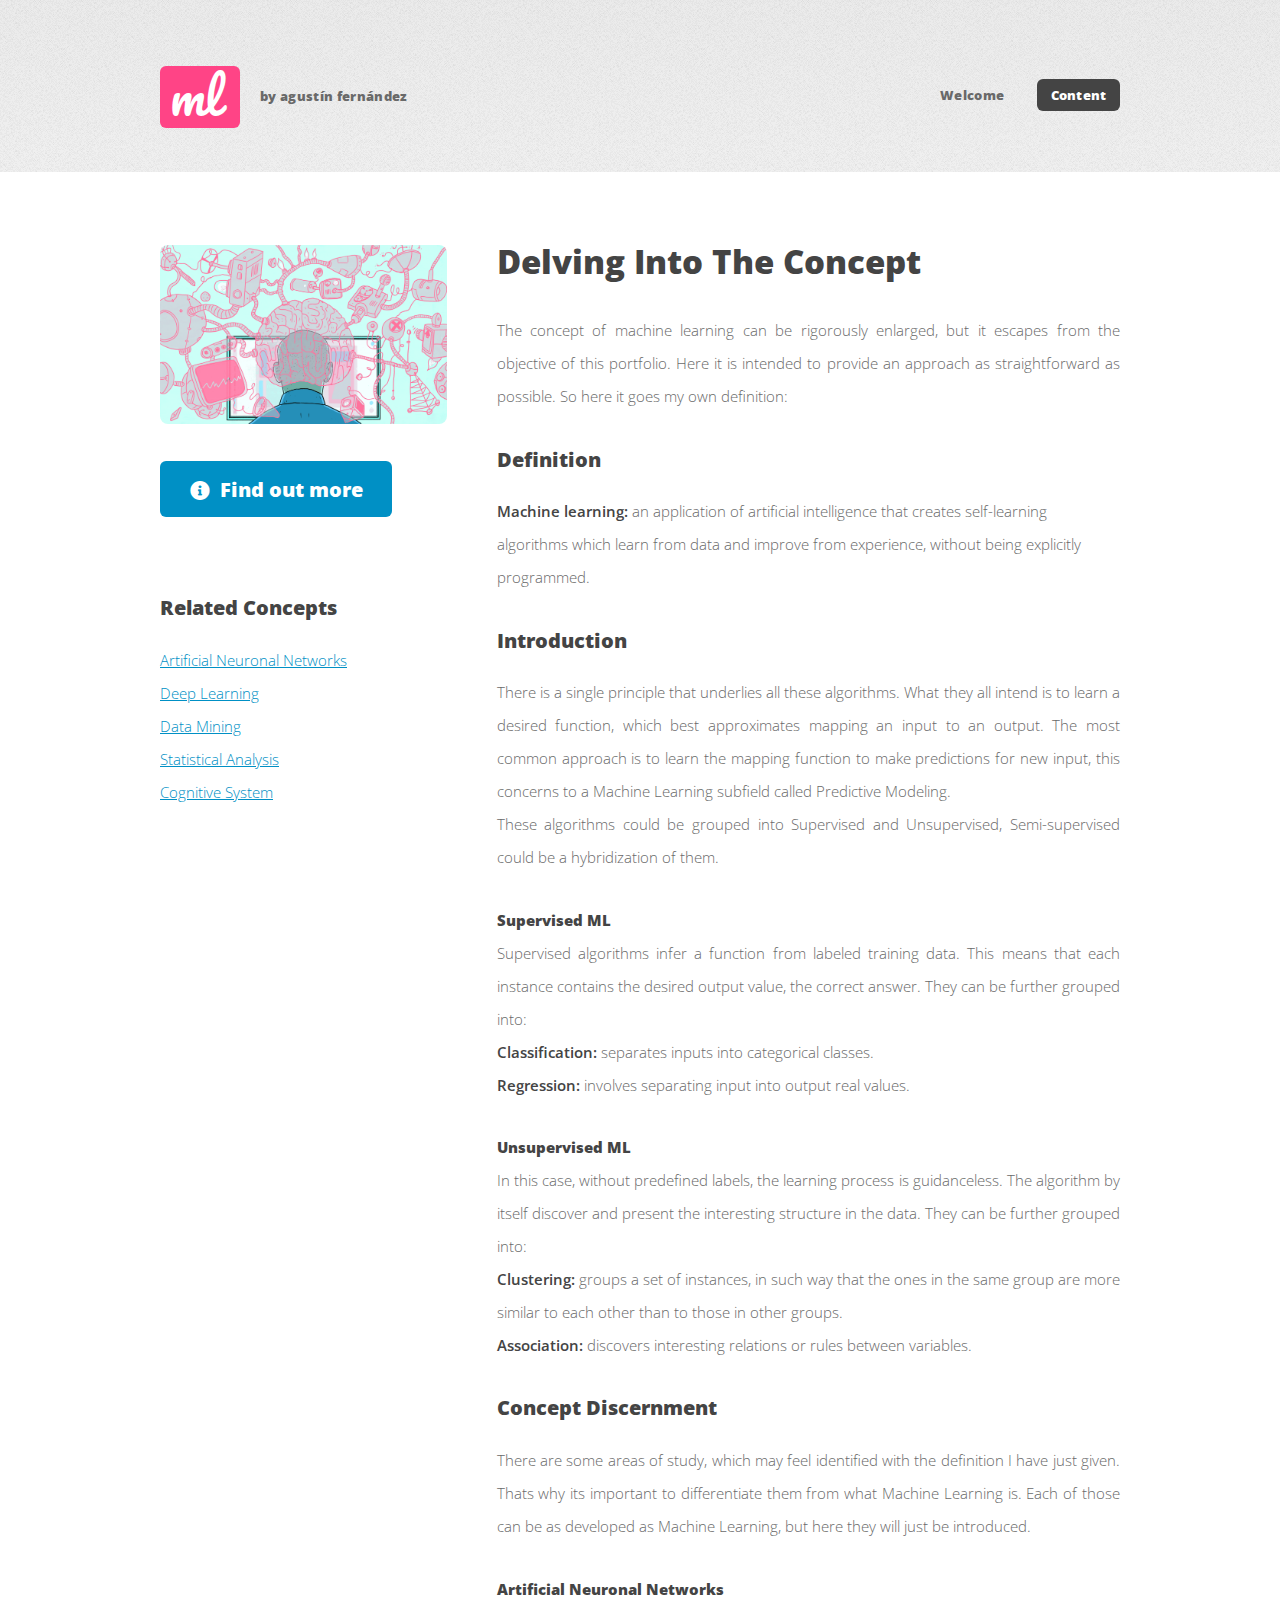
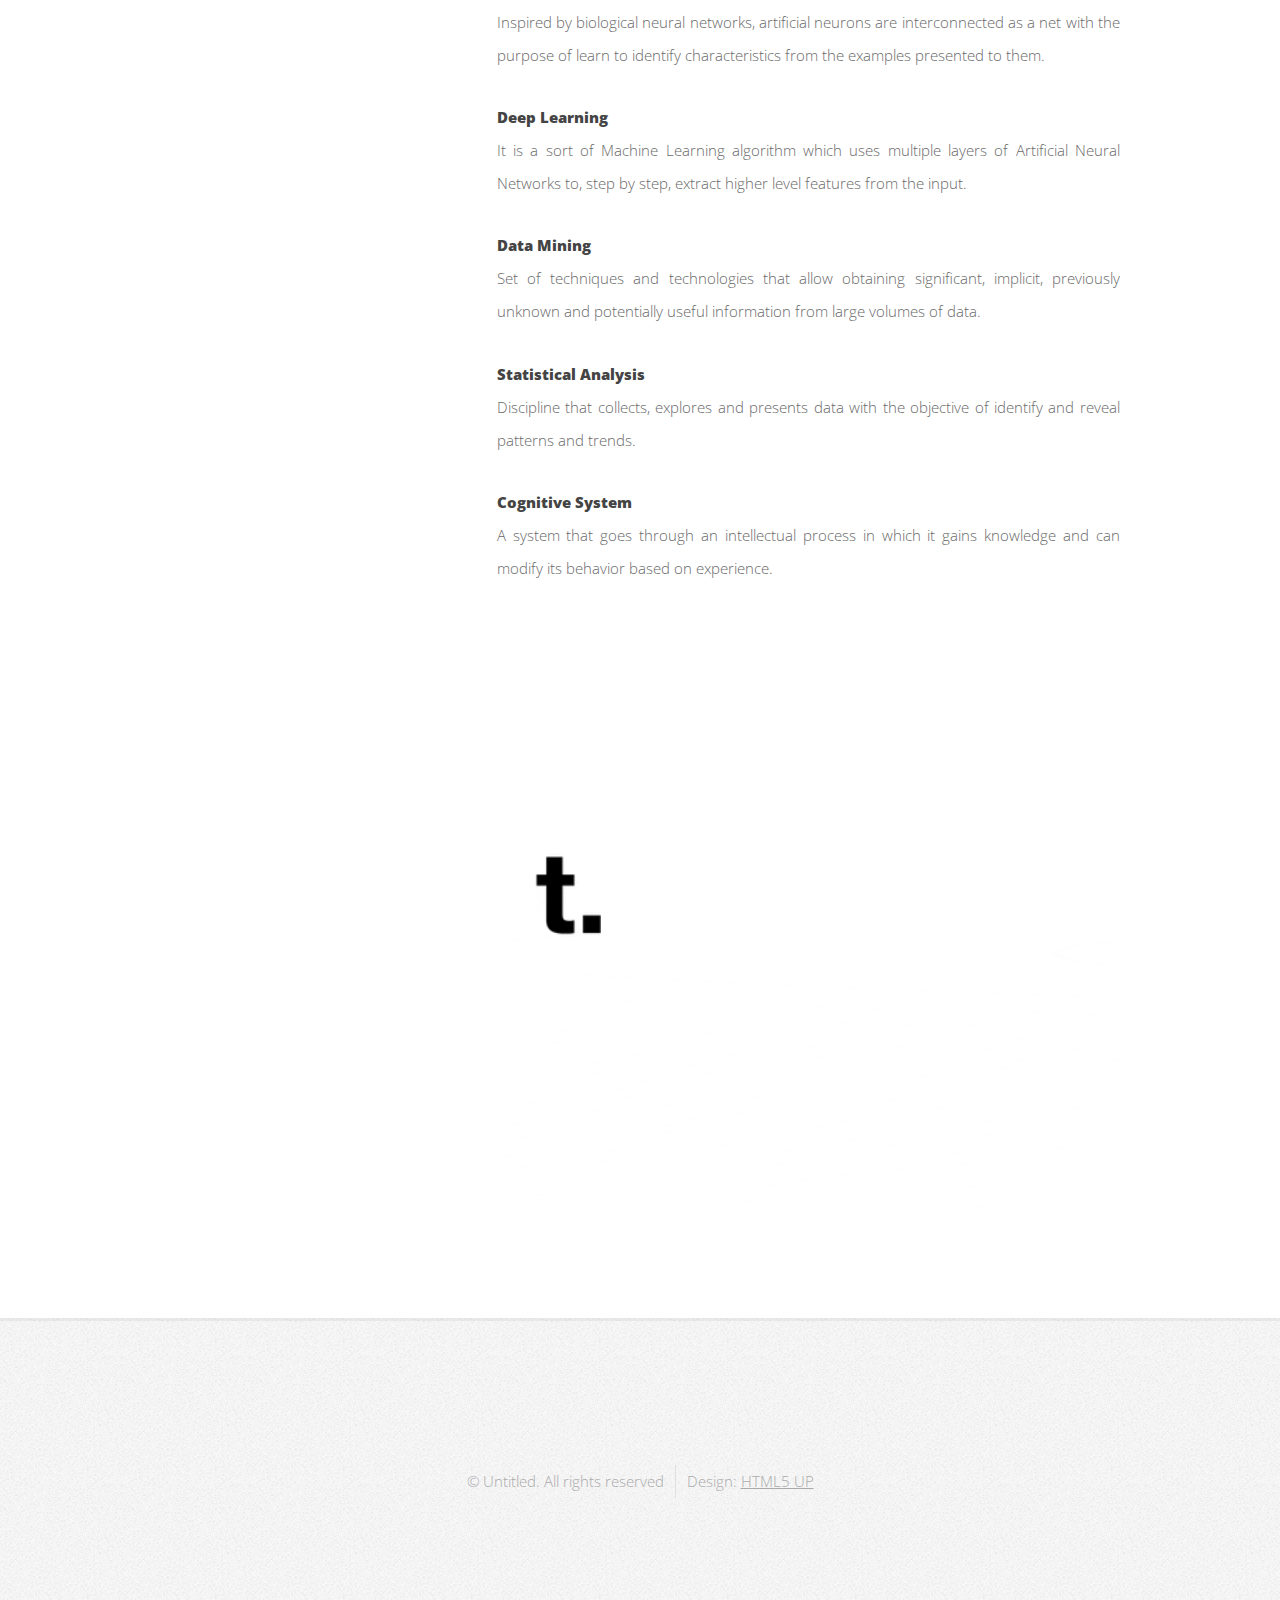
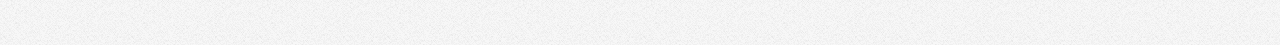
==== commit 3903991d: "handson created" ====
--- a/delving.html
+++ b/delving.html
@@ -29,8 +29,8 @@
 						<!-- Nav -->
 						<nav id="nav">
 							<ul>
-								<li class="current"><a href="index.html">Welcome</a></li>
-								<li>
+								<li><a href="index.html">Welcome</a></li>
+								<li class="current">
 									<a href="#">Content</a>
 									<ul>
 										<li>
@@ -45,12 +45,13 @@
 										<li>
 											<a href="#">CRISP-DM Model</a>
 											<ul>
-												<li><a href="#">Business Understanding</a></li>
-												<li><a href="#">Data Understanding</a></li>
-												<li><a href="#">Data Preparation</a></li>
-												<li><a href="#">Modeling</a></li>
-												<li><a href="#">Evaluation</a></li>
-												<li><a href="#">Deployment</a></li>
+												<li><a href="handson.html#BusinessUnderstanding">Business Understanding</a></li>
+												<li><a href="handson.html#DataUnderstanding">Data Understanding</a></li>
+												<li><a href="handson.html#DataPreparation">Data Preparation</a></li>
+												<li><a href="handson.html#Modeling">Modeling</a></li>
+												<li><a href="handson.html#Evaluation">Evaluation</a></li>
+												<li><a href="handson.html#Deployment">Deployment</a></li>
+												<li><a href="handson.html#HandsOn">Hands-on</a></li>
 											</ul>
 										</li>
 										<li><a href="#">Personal Research</a></li>
--- a/assets/css/main.css
+++ b/assets/css/main.css
@@ -1949,6 +1949,7 @@
 			letter-spacing: 0.05em;
 			display: inline-block;
 			vertical-align: middle;
+			letter-spacing: -0.01em;
 		}
 
 		#logo span {
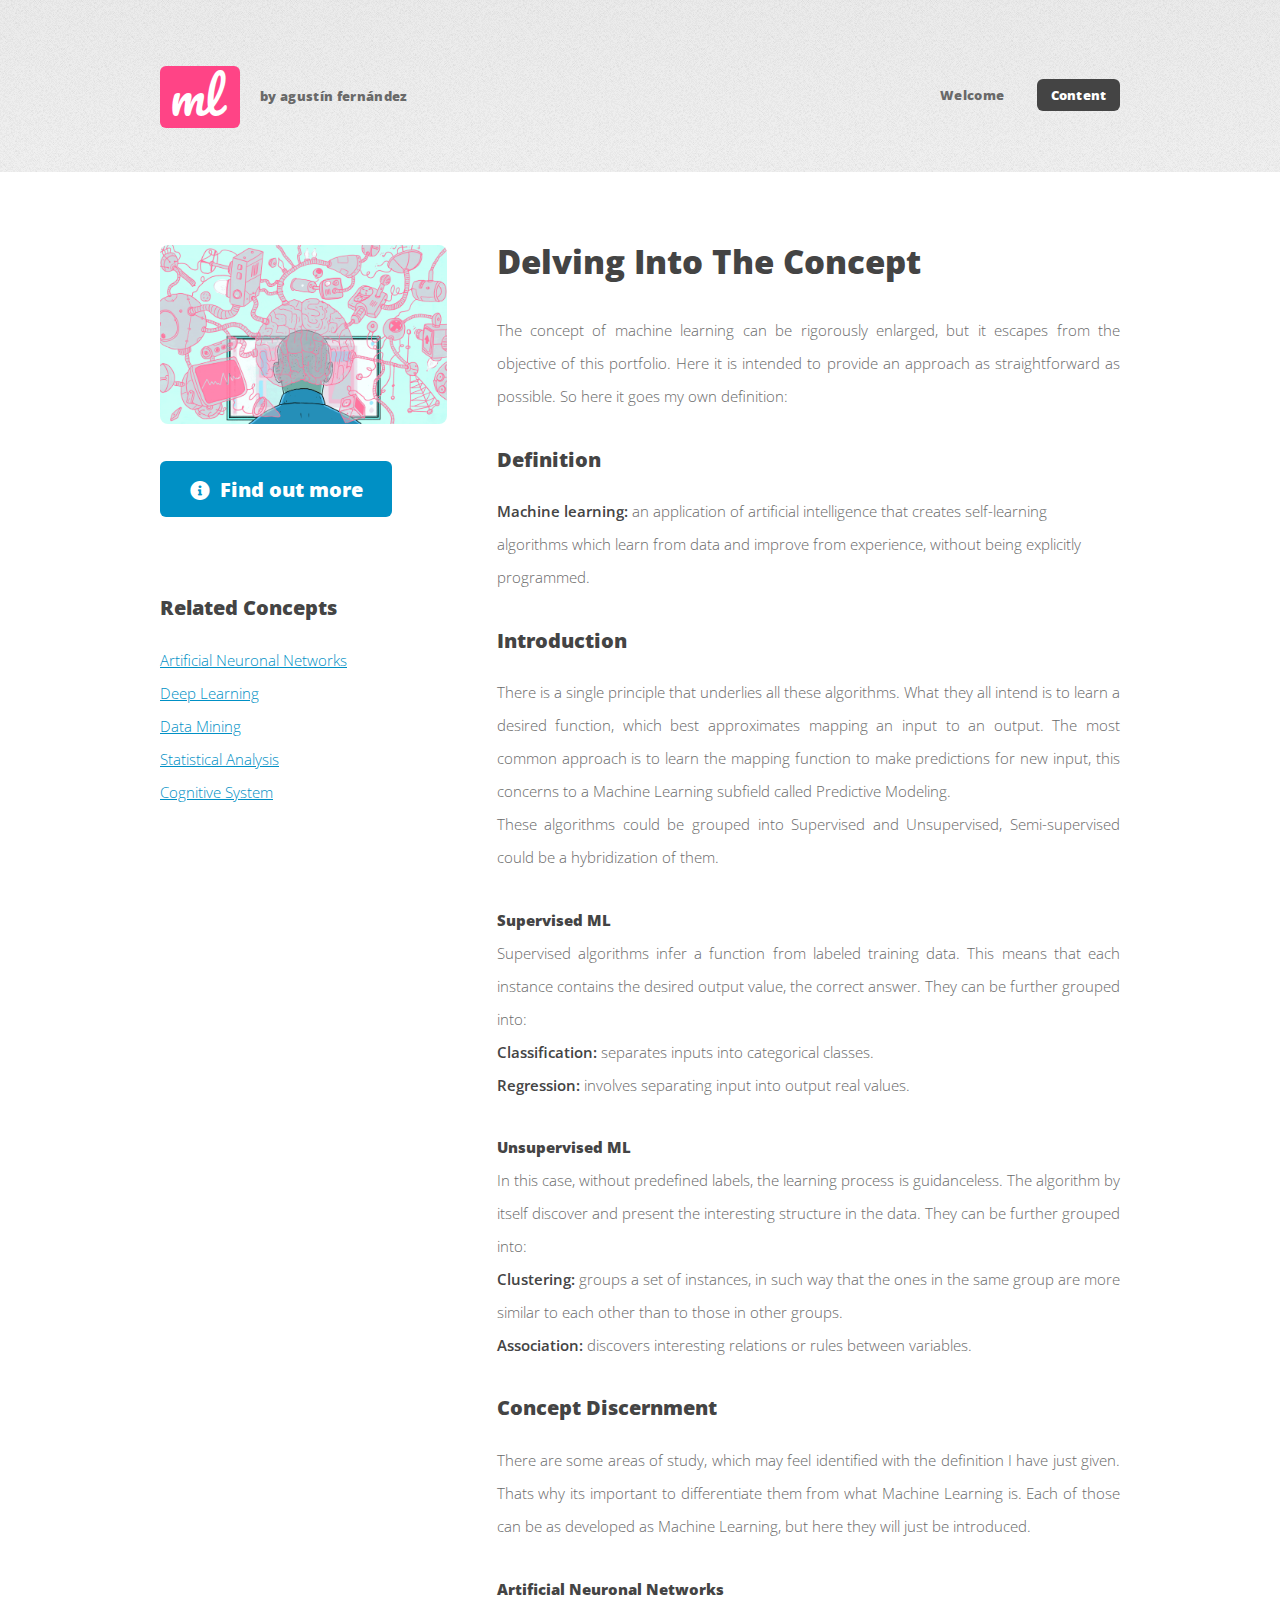
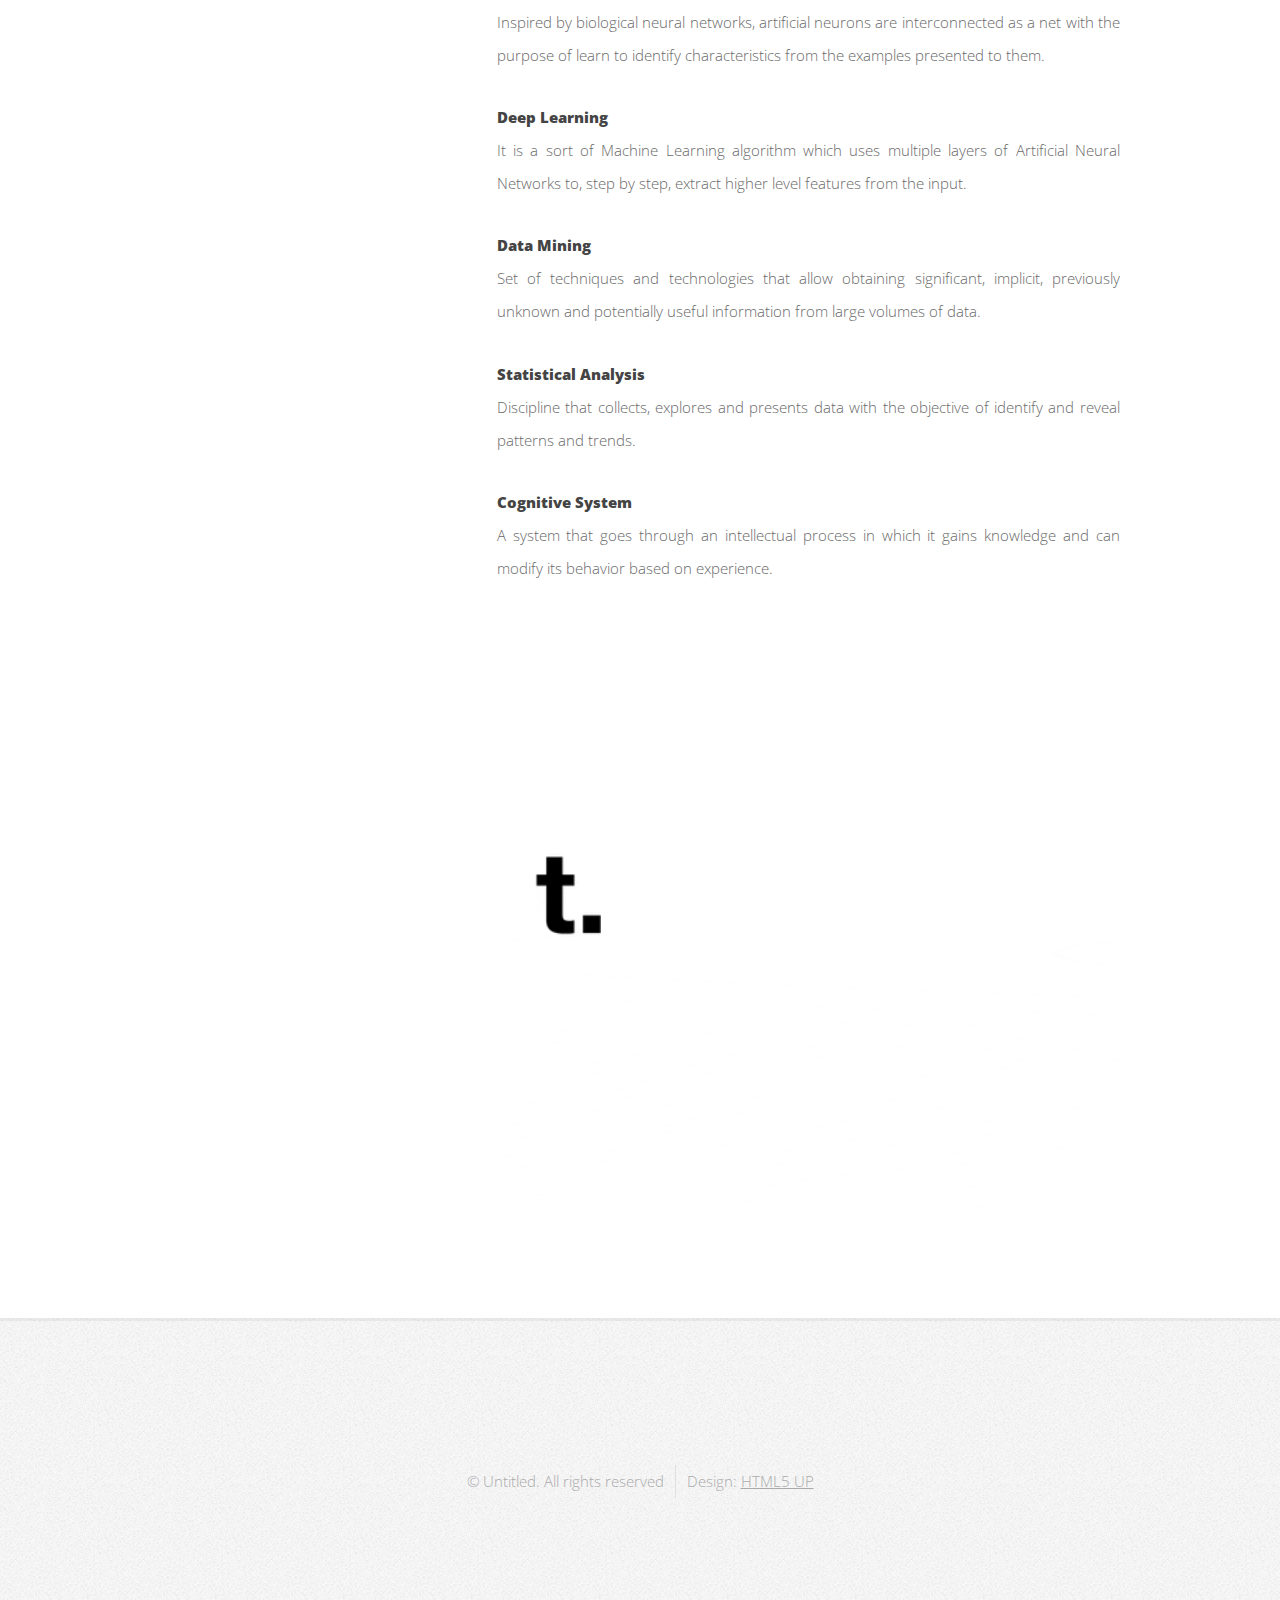
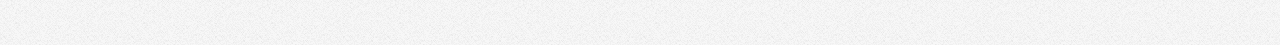
==== commit 6f1cbaf3: "personal created" ====
--- a/delving.html
+++ b/delving.html
@@ -43,18 +43,13 @@
 											</ul>-->
 										</li>											
 										<li>
-											<a href="#">CRISP-DM Model</a>
+											<a href="handson.html">CRISP-DM Model</a>
 											<ul>
-												<li><a href="handson.html#BusinessUnderstanding">Business Understanding</a></li>
-												<li><a href="handson.html#DataUnderstanding">Data Understanding</a></li>
-												<li><a href="handson.html#DataPreparation">Data Preparation</a></li>
-												<li><a href="handson.html#Modeling">Modeling</a></li>
-												<li><a href="handson.html#Evaluation">Evaluation</a></li>
-												<li><a href="handson.html#Deployment">Deployment</a></li>
+												<li><a href="handson.html#CRISP-DM">Introduction</a></li>
 												<li><a href="handson.html#HandsOn">Hands-on</a></li>
 											</ul>
 										</li>
-										<li><a href="#">Personal Research</a></li>
+										<li><a href="personal.html">Personal Research</a></li>
 										<!--<li><a href="#">Veroeros feugiat</a></li>-->
 									</ul>
 								</li>
--- a/assets/css/main.css
+++ b/assets/css/main.css
@@ -2690,4 +2690,13 @@
 	}
 .desc {
 	text-align: justify;
+}
+
+.imgC {
+	max-width: 100%;
+	height: auto;
+}
+
+.italic{
+	font-style: italic;
 }